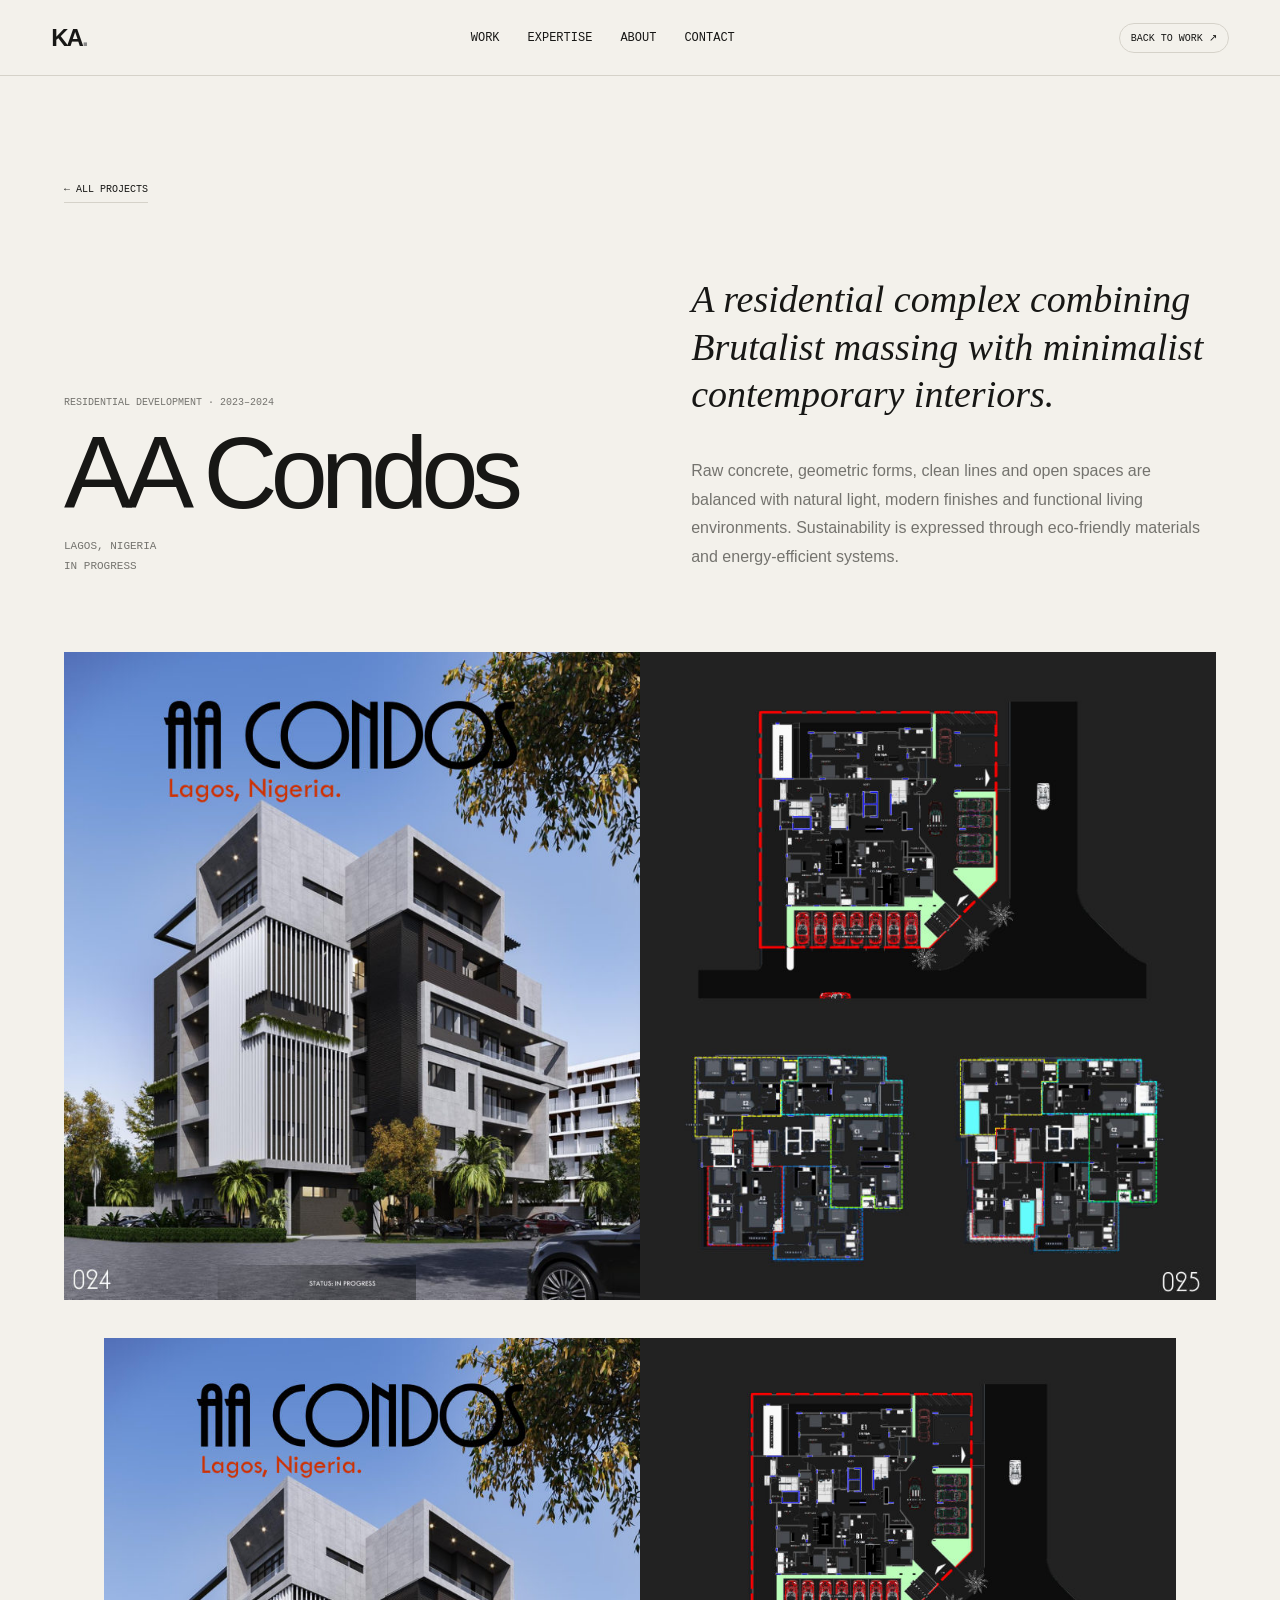
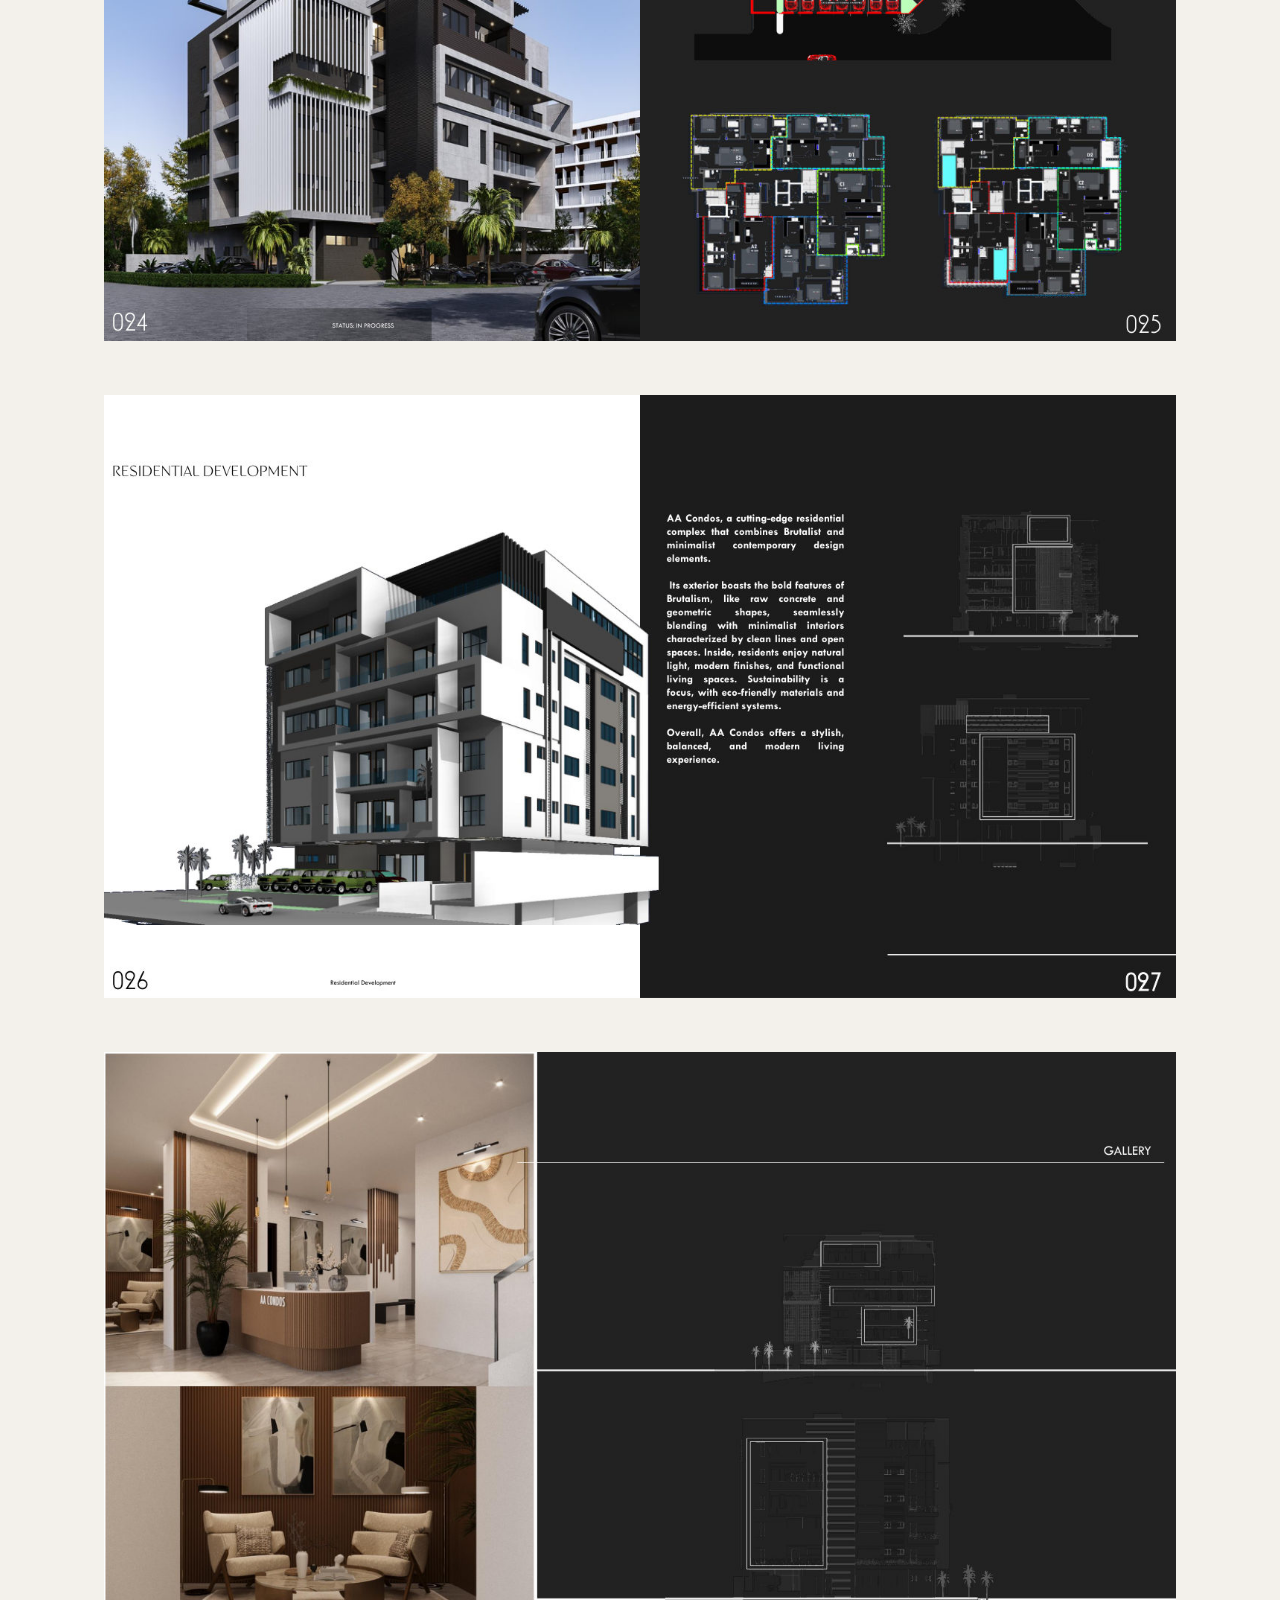
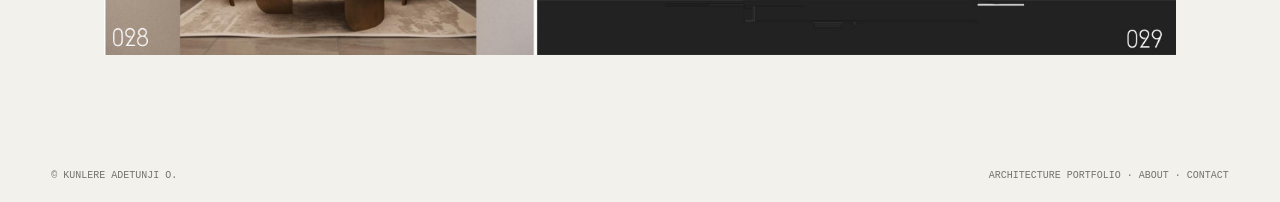
==== projects/aa-condos/index.html @ 149a5701 "Add SEO project page: AA Condos" ====
<!doctype html>
<html lang="en">
<head>
<meta charset="utf-8">
<meta name="viewport" content="width=device-width, initial-scale=1">
<title>AA Condos | Residential Development | Kunlere Adetunji</title>
<meta name="description" content="AA Condos — residential development in Lagos, Nigeria. A residential complex combining Brutalist massing with minimalist contemporary interiors.">
<meta name="robots" content="index,follow,max-image-preview:large">
<link rel="canonical" href="https://kunlere-portfolio.vercel.app/projects/aa-condos/">
<meta name="theme-color" content="#f3f1eb">
<meta property="og:type" content="article">
<meta property="og:site_name" content="Kunlere Adetunji — Architecture Portfolio">
<meta property="og:title" content="AA Condos | Kunlere Adetunji">
<meta property="og:description" content="AA Condos — residential development in Lagos, Nigeria. A residential complex combining Brutalist massing with minimalist contemporary interiors.">
<meta property="og:url" content="https://kunlere-portfolio.vercel.app/projects/aa-condos/">
<meta property="og:image" content="https://kunlere-portfolio.vercel.app/assets/page-16.jpg">
<meta name="twitter:card" content="summary_large_image">
<meta name="twitter:title" content="AA Condos | Kunlere Adetunji">
<meta name="twitter:description" content="AA Condos — residential development in Lagos, Nigeria. A residential complex combining Brutalist massing with minimalist contemporary interiors.">
<meta name="twitter:image" content="https://kunlere-portfolio.vercel.app/assets/page-16.jpg">
<link rel="icon" type="image/svg+xml" href="../../assets/favicon.svg">
<link rel="stylesheet" href="../../styles.css">
<script type="application/ld+json">{
  "@context": "https://schema.org",
  "@graph": [
    {
      "@type": "WebPage",
      "@id": "https://kunlere-portfolio.vercel.app/projects/aa-condos/#webpage",
      "url": "https://kunlere-portfolio.vercel.app/projects/aa-condos/",
      "name": "AA Condos | Kunlere Adetunji",
      "description": "AA Condos — residential development in Lagos, Nigeria. A residential complex combining Brutalist massing with minimalist contemporary interiors.",
      "isPartOf": {
        "@id": "https://kunlere-portfolio.vercel.app/#website"
      },
      "about": {
        "@id": "https://kunlere-portfolio.vercel.app/#person"
      }
    },
    {
      "@type": "CreativeWork",
      "@id": "https://kunlere-portfolio.vercel.app/projects/aa-condos/#project",
      "name": "AA Condos",
      "description": "Raw concrete, geometric forms, clean lines and open spaces are balanced with natural light, modern finishes and functional living environments. Sustainability is expressed through eco-friendly materials and energy-efficient systems.",
      "image": [
        "https://kunlere-portfolio.vercel.app/assets/page-16.jpg",
        "https://kunlere-portfolio.vercel.app/assets/page-17.jpg",
        "https://kunlere-portfolio.vercel.app/assets/page-18.jpg"
      ],
      "genre": "Residential Development",
      "dateCreated": "2023–2024",
      "locationCreated": {
        "@type": "Place",
        "name": "Lagos, Nigeria"
      }
    }
  ]
}</script>
<style>
.project-page{max-width:1500px;margin:0 auto;padding:8vw 5vw 6vw}
.project-page-head{display:grid;grid-template-columns:1fr 1fr;gap:8vw;align-items:end;margin-bottom:5vw}
.project-page .eyebrow{font:10px "DM Mono",monospace;color:var(--muted);text-transform:uppercase}
.project-page h1{font-size:clamp(48px,8vw,116px);line-height:.9;letter-spacing:-.065em;font-weight:500;margin:18px 0}
.project-page .meta{font:11px "DM Mono",monospace;color:var(--muted);line-height:1.8;text-transform:uppercase}
.project-page .intro{font-family:"Playfair Display",serif;font-style:italic;font-size:clamp(24px,3vw,38px);line-height:1.25}
.project-page .description{color:var(--muted);line-height:1.8;font-size:16px}
.project-page-hero{width:100%;max-height:78vh;object-fit:cover;display:block;margin:0 0 22px}
.project-page-gallery{display:grid;gap:22px}
.project-page-gallery img{width:100%;height:auto;aspect-ratio:16/9;object-fit:contain;background:#222;display:block}
.project-page-back{display:inline-block;margin:0 0 35px;border-bottom:1px solid var(--line);padding-bottom:7px;font:10px "DM Mono",monospace;text-transform:uppercase}
@media(max-width:800px){.project-page{padding:20vw 6vw 12vw}.project-page-head{grid-template-columns:1fr;gap:22px}.project-page h1{font-size:clamp(48px,12vw,72px)}}
</style>
</head>
<body>
<header class="site-header">
<a class="wordmark" href="/#top">KA<span>.</span></a>
<nav aria-label="Main navigation"><a href="/#work">Work</a><a href="/#expertise">Expertise</a><a href="/#about">About</a><a href="/#contact">Contact</a></nav>
<a class="theme-toggle" href="/#work">Back to work ↗</a>
</header>
<main class="project-page">
<a class="project-page-back" href="/#work">← All projects</a>
<div class="project-page-head">
<div><span class="eyebrow">Residential Development · 2023–2024</span><h1>AA Condos</h1><p class="meta">Lagos, Nigeria<br>In Progress</p></div>
<div><p class="intro">A residential complex combining Brutalist massing with minimalist contemporary interiors.</p><p class="description">Raw concrete, geometric forms, clean lines and open spaces are balanced with natural light, modern finishes and functional living environments. Sustainability is expressed through eco-friendly materials and energy-efficient systems.</p></div>
</div>
<img class="project-page-hero" src="../../assets/page-16.jpg" alt="AA Condos — Residential Development in Lagos, Nigeria" fetchpriority="high" decoding="async">
<div class="project-page-gallery"><figure><img src="../../assets/page-16.jpg" alt="AA Condos — architectural project view 1" loading="lazy" decoding="async"></figure>
<figure><img src="../../assets/page-17.jpg" alt="AA Condos — architectural project view 2" loading="lazy" decoding="async"></figure>
<figure><img src="../../assets/page-18.jpg" alt="AA Condos — architectural project view 3" loading="lazy" decoding="async"></figure></div>
</main>
<footer><span>© Kunlere Adetunji O.</span><span>Architecture Portfolio · <a href="/#about">About</a> · <a href="/#contact">Contact</a></span></footer>
</body>
</html>
---- styles.css ----
:root{--ink:#171715;--muted:#74736e;--paper:#f3f1eb;--line:#d5d2c9;--white:#faf9f5}
*{box-sizing:border-box}html{scroll-behavior:smooth}body{margin:0;background:var(--paper);color:var(--ink);font-family:"DM Sans",Arial,sans-serif}body.locked{overflow:hidden}a{color:inherit;text-decoration:none}button{font:inherit}.site-header{height:76px;display:flex;align-items:center;justify-content:space-between;padding:0 4vw;border-bottom:1px solid var(--line);position:sticky;top:0;background:rgba(243,241,235,.9);backdrop-filter:blur(14px);z-index:20}.wordmark{font-weight:600;letter-spacing:-.08em;font-size:24px}.wordmark span{color:#888}nav{display:flex;gap:28px;font:12px "DM Mono",monospace;text-transform:uppercase}nav a:hover{opacity:.55}
.hero{min-height:calc(100vh - 76px);padding:11vh 7vw 7vh;display:grid;grid-template-columns:1fr 1.2fr;grid-template-rows:auto 1fr auto;gap:30px;border-bottom:1px solid var(--line)}.hero-kicker{font:11px "DM Mono",monospace;letter-spacing:.14em;grid-column:1/-1}.hero h1{font-size:clamp(48px,7.4vw,118px);line-height:.94;letter-spacing:-.065em;font-weight:500;margin:4vh 0 0;max-width:950px}.hero h1 em{font-family:"Playfair Display",serif;font-weight:500}.hero-copy{align-self:end;justify-self:end;margin-right:4vw;max-width:410px;font-size:16px;line-height:1.6;color:#595852}.scroll-cue{align-self:end;justify-self:end;font:11px "DM Mono",monospace;text-transform:uppercase;letter-spacing:.08em}.scroll-cue span{margin-left:16px;font-size:18px}
.section{padding:9vw 4vw;border-bottom:1px solid var(--line)}.section-head{display:grid;grid-template-columns:70px 1fr 1fr;gap:20px;align-items:start;margin-bottom:60px}.section-head>span{font:11px "DM Mono",monospace;color:var(--muted)}.section-head h2{margin:0;font-size:clamp(36px,5vw,72px);letter-spacing:-.05em;font-weight:500}.section-head p{margin:6px 0 0;color:var(--muted);max-width:340px;line-height:1.55}
.project-grid{display:grid;grid-template-columns:repeat(2,1fr);gap:5vw 2.4vw}.project-card{position:relative;overflow:hidden;content-visibility:auto;contain-intrinsic-size:560px}.project-card.featured{grid-column:1/-1}.project-button{padding:0;border:0;background:none;display:block;width:100%;text-align:left;cursor:pointer}.project-card img{display:block;width:100%;aspect-ratio:16/9;object-fit:cover;transition:transform .8s cubic-bezier(.2,.7,.2,1);filter:saturate(.82)}.project-card:hover img{transform:scale(1.025);filter:saturate(1)}.project-overlay{padding:17px 0 0;display:grid;grid-template-columns:1fr 1fr;gap:6px}.project-overlay span{font:10px "DM Mono",monospace;color:var(--muted);text-transform:uppercase;grid-column:1/-1}.project-overlay h3{font-size:28px;font-weight:500;letter-spacing:-.035em;margin:0}.project-overlay p{margin:6px 0 0;color:var(--muted);text-align:right}
.motion-grid{display:grid;grid-template-columns:1fr 1fr;gap:2.4vw}.motion-card{background:#dedbd2}.video-wrap{aspect-ratio:16/9;background:#111}.video-wrap iframe{width:100%;height:100%;border:0}.motion-meta{padding:20px}.motion-meta span{font:10px "DM Mono",monospace;color:var(--muted)}.motion-meta h3{margin:7px 0 14px;font-size:24px;font-weight:500}.motion-meta a{font:11px "DM Mono",monospace;text-transform:uppercase}
.about-grid{display:grid;grid-template-columns:1.2fr .8fr;gap:10vw}.about-grid p{line-height:1.7;color:#5e5d57}.about-grid .large{font-size:clamp(28px,3.5vw,54px);line-height:1.08;color:var(--ink);letter-spacing:-.04em;margin-top:0}.facts{display:grid;gap:32px}.facts div{border-top:1px solid var(--line);padding-top:14px}.facts b{font:10px "DM Mono",monospace;text-transform:uppercase}.facts p{margin:10px 0 0}
.contact-inner{display:grid;grid-template-columns:1.3fr .7fr;gap:10vw}.contact-title{font-size:clamp(42px,6vw,90px);line-height:.95;letter-spacing:-.06em;margin:0}.contact-links{display:flex;flex-direction:column;gap:18px;font:13px "DM Mono",monospace;border-top:1px solid var(--line);padding-top:15px}.contact-links a:hover{text-decoration:underline}
footer{display:flex;justify-content:space-between;padding:22px 4vw;font:10px "DM Mono",monospace;text-transform:uppercase;color:var(--muted)}
.modal{position:fixed;inset:0;background:rgba(18,18,16,.96);z-index:50;overflow:auto;opacity:0;pointer-events:none;transition:opacity .25s}.modal.open{opacity:1;pointer-events:auto}.modal-close{position:fixed;right:3vw;top:2vw;width:48px;height:48px;border:1px solid rgba(255,255,255,.3);border-radius:50%;background:transparent;color:white;font-size:30px;line-height:1;cursor:pointer;z-index:3}.modal-content{max-width:1500px;margin:0 auto;padding:9vw 5vw;color:var(--white)}.detail-intro{display:grid;grid-template-columns:1fr 1fr;gap:8vw;margin-bottom:7vw}.eyebrow{font:10px "DM Mono",monospace;color:#aaa;text-transform:uppercase}.detail-intro h2{font-size:clamp(54px,8vw,130px);line-height:.88;letter-spacing:-.065em;font-weight:500;margin:18px 0}.detail-intro p{color:#aaa;line-height:1.7}.detail-text{max-width:550px;align-self:end}.detail-text .lead{font-family:"Playfair Display",serif;font-style:italic;color:#fff;font-size:30px;line-height:1.25}.detail-gallery{display:grid;grid-template-columns:1fr;gap:22px}.detail-gallery img{display:block;width:100%;height:auto;aspect-ratio:16/9;object-fit:contain;background:#222;}.detail-gallery img:nth-child(even){width:100%;margin-left:0}
@media(max-width:800px){.site-header{height:64px;padding:0 5vw}nav{gap:14px;font-size:9px}.hero{min-height:calc(100vh - 64px);display:block;padding:14vh 6vw 7vh}.hero h1{margin-top:4vh}.hero-copy{margin-top:25vh;margin-right:0;justify-self:start}.scroll-cue{display:block;margin-top:10vh}.section{padding:18vw 6vw}.section-head{grid-template-columns:40px 1fr;gap:8px;margin-bottom:40px}.section-head p{grid-column:2}.project-grid,.motion-grid,.about-grid,.contact-inner{grid-template-columns:1fr}.project-card.featured{grid-column:auto}.project-overlay h3{font-size:24px}.project-overlay p{text-align:right}.motion-grid{gap:10vw}.detail-intro{grid-template-columns:1fr;gap:30px}.modal-content{padding:25vw 6vw 12vw}.modal-close{top:18px;right:18px}.detail-gallery img:nth-child(even){width:100%}footer{padding:20px 6vw;gap:20px;flex-direction:column}}

/* V2 editorial refinements + dark mode */
:root{--transition:color .35s ease,background-color .35s ease,border-color .35s ease}
html[data-theme="dark"]{--ink:#ecebe6;--muted:#96958e;--paper:#151514;--line:#353531;--white:#f2f1eb}
html[data-theme="dark"] .site-header{background:rgba(21,21,20,.88)}
html[data-theme="dark"] .project-card img{filter:saturate(.72) brightness(.88)}
html[data-theme="dark"] .project-card:hover img{filter:saturate(.95) brightness(.98)}
html[data-theme="dark"] .motion-card{background:#242421}
body,.site-header,.section,footer,.project-overlay,.facts div,.contact-links{transition:var(--transition)}
.theme-toggle{border:1px solid var(--line);background:transparent;color:var(--ink);border-radius:999px;padding:8px 11px;display:flex;gap:7px;align-items:center;cursor:pointer;font:10px "DM Mono",monospace;text-transform:uppercase}
.theme-icon{font-size:14px;line-height:1}
.theme-toggle:hover{background:var(--ink);color:var(--paper)}
.filter-bar{display:flex;gap:8px;flex-wrap:wrap;margin:-28px 0 50px 90px}
.filter{border:1px solid var(--line);background:transparent;color:var(--muted);padding:9px 13px;border-radius:999px;font:10px "DM Mono",monospace;text-transform:uppercase;cursor:pointer;transition:.2s}
.filter:hover,.filter.active{background:var(--ink);color:var(--paper);border-color:var(--ink)}
.download-cv{display:inline-flex;border-bottom:1px solid var(--ink);padding:0 0 7px;width:max-content;font:10px "DM Mono",monospace;text-transform:uppercase;margin-bottom:4px}
.download-cv:hover{opacity:.55}
.hero:after{content:"2019—2025";position:absolute;right:4vw;top:92px;writing-mode:vertical-rl;font:10px "DM Mono",monospace;color:var(--muted);letter-spacing:.1em}
.hero{position:relative}
@media(max-width:800px){
  .hero:after{display:none}
  .theme-toggle{padding:7px 9px}
  .filter-bar{margin:-10px 0 38px 0}
  .filter{font-size:9px}
}


/* Refinement pass: focus visibility, responsive navigation and modal usability */
:focus-visible{outline:2px solid currentColor;outline-offset:4px}
.project-button:focus-visible{outline-offset:-4px}
.modal-content{min-height:100%;}
.modal-close:focus-visible{outline-color:#fff}
@media(max-width:520px){
  .site-header{padding:0 4vw;gap:10px}
  .wordmark{font-size:21px}
  nav{gap:9px;font-size:8px}
  .theme-toggle{font-size:8px;padding:6px 8px}
  .hero h1{font-size:clamp(43px,11vw,64px)}
  .hero-copy{margin-top:18vh;font-size:14px}
  .project-overlay{grid-template-columns:1fr;gap:5px}
  .project-overlay p{text-align:left;margin-top:0}
  .section-head h2{font-size:42px}
}

/* Capabilities — editorial split layout */
.capabilities-layout{display:grid;grid-template-columns:1fr 1.08fr;gap:7vw;align-items:start;min-height:390px}
.capabilities-kicker{display:block;font:11px "DM Mono",monospace;letter-spacing:.14em;color:var(--muted);margin:0 0 24px}
.capabilities-heading h2{font-size:clamp(46px,5vw,84px);line-height:1.03;letter-spacing:-.065em;font-weight:500;margin:0}
.capabilities-list{list-style:none;margin:0;padding:0;border-top:1px solid var(--line)}
.capabilities-list li{min-height:80px;border-bottom:1px solid var(--line);display:flex;align-items:center;justify-content:space-between;gap:24px;font-size:clamp(16px,1.35vw,22px)}
.capabilities-list small{font:11px "DM Mono",monospace;color:var(--muted)}
@media(max-width:800px){.capabilities-layout{grid-template-columns:1fr;gap:44px}.capabilities-heading h2{font-size:clamp(44px,10vw,66px)}.capabilities-list li{min-height:68px;font-size:17px}}

/* About section — align the descriptor with the right-hand content column */
.about-section .section-head p{margin-left:clamp(0px,9vw,155px)}
@media(max-width:800px){.about-section .section-head p{margin-left:0}}

/* Homepage integrated project imagery — quiet crossfade behind the hero typography */
.hero{isolation:isolate;overflow:hidden}
.hero-visuals{position:absolute;inset:0;z-index:-1;pointer-events:none;overflow:hidden}
.hero-visual{position:absolute;inset:7% 5% 8% 8%;width:87%;height:85%;object-fit:cover;object-position:center 48%;opacity:.30;filter:saturate(.68) contrast(.94);transform:scale(1);animation:hero-image-drift 28s ease-in-out infinite alternate;will-change:transform}
.hero-visual-shade{position:absolute;inset:0;background:linear-gradient(90deg,rgba(21,21,20,.92) 0%,rgba(21,21,20,.68) 35%,rgba(21,21,20,.38) 70%,rgba(21,21,20,.72) 100%),linear-gradient(0deg,rgba(21,21,20,.62),transparent 42%,rgba(21,21,20,.28))}
@keyframes hero-image-drift{from{transform:scale(1)}to{transform:scale(1.045)}}
html:not([data-theme="dark"]) .hero-visual-shade{background:linear-gradient(90deg,rgba(243,241,235,.94) 0%,rgba(243,241,235,.72) 36%,rgba(243,241,235,.42) 72%,rgba(243,241,235,.78) 100%),linear-gradient(0deg,rgba(243,241,235,.56),transparent 42%,rgba(243,241,235,.3))}
html:not([data-theme="dark"]) .hero-visual{opacity:0;filter:saturate(.58) contrast(.9)}
html:not([data-theme="dark"]) .hero-visual-shade{background-color:rgba(243,241,235,.08)}
@media(prefers-reduced-motion:reduce){.hero-visual{animation:none;transform:none;will-change:auto;opacity:.22}}
@media(max-width:800px){.hero-visual{inset:12% 0 14% 0;width:100%;height:74%;object-position:center}.hero-visual-shade{background:linear-gradient(90deg,rgba(21,21,20,.78),rgba(21,21,20,.48)),linear-gradient(0deg,rgba(21,21,20,.72),transparent 55%)}html:not([data-theme="dark"]) .hero-visual-shade{background:linear-gradient(90deg,rgba(243,241,235,.82),rgba(243,241,235,.52)),linear-gradient(0deg,rgba(243,241,235,.68),transparent 55%)}}

/* Performance refinements: defer offscreen rendering and avoid expensive hover filters */
@media(hover:hover){.project-card img{transition:transform .45s ease,filter .45s ease}}
@media(prefers-reduced-motion:reduce){.project-card img{transition:none}.project-card:hover img{transform:none}}

/* Project SEO page links */
.project-page-link{display:inline-block;margin-top:12px;padding-bottom:5px;border-bottom:1px solid var(--line);font:10px "DM Mono",monospace;text-transform:uppercase;letter-spacing:.04em;color:var(--muted)}
.project-page-link:hover{color:var(--ink);border-color:var(--ink)}
.modal-project-link{margin-top:18px;color:#ddd;border-color:#666}
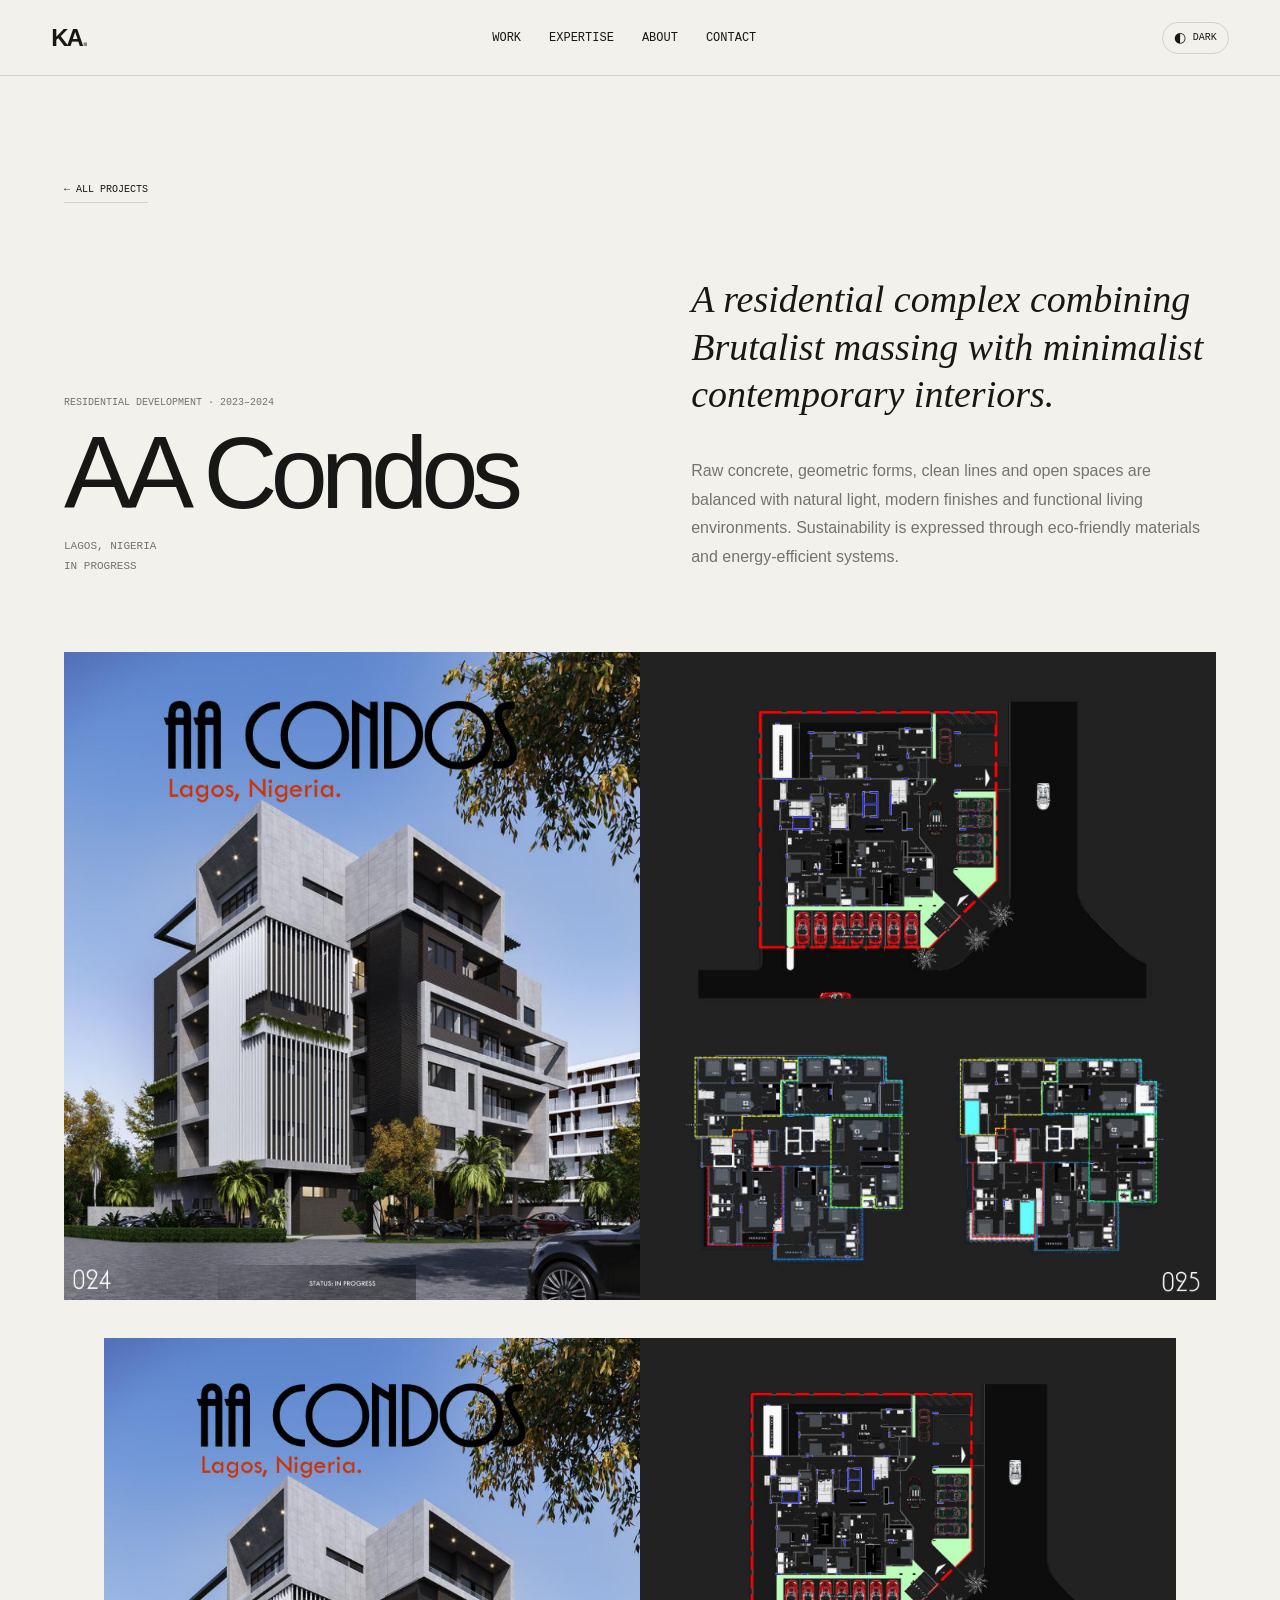
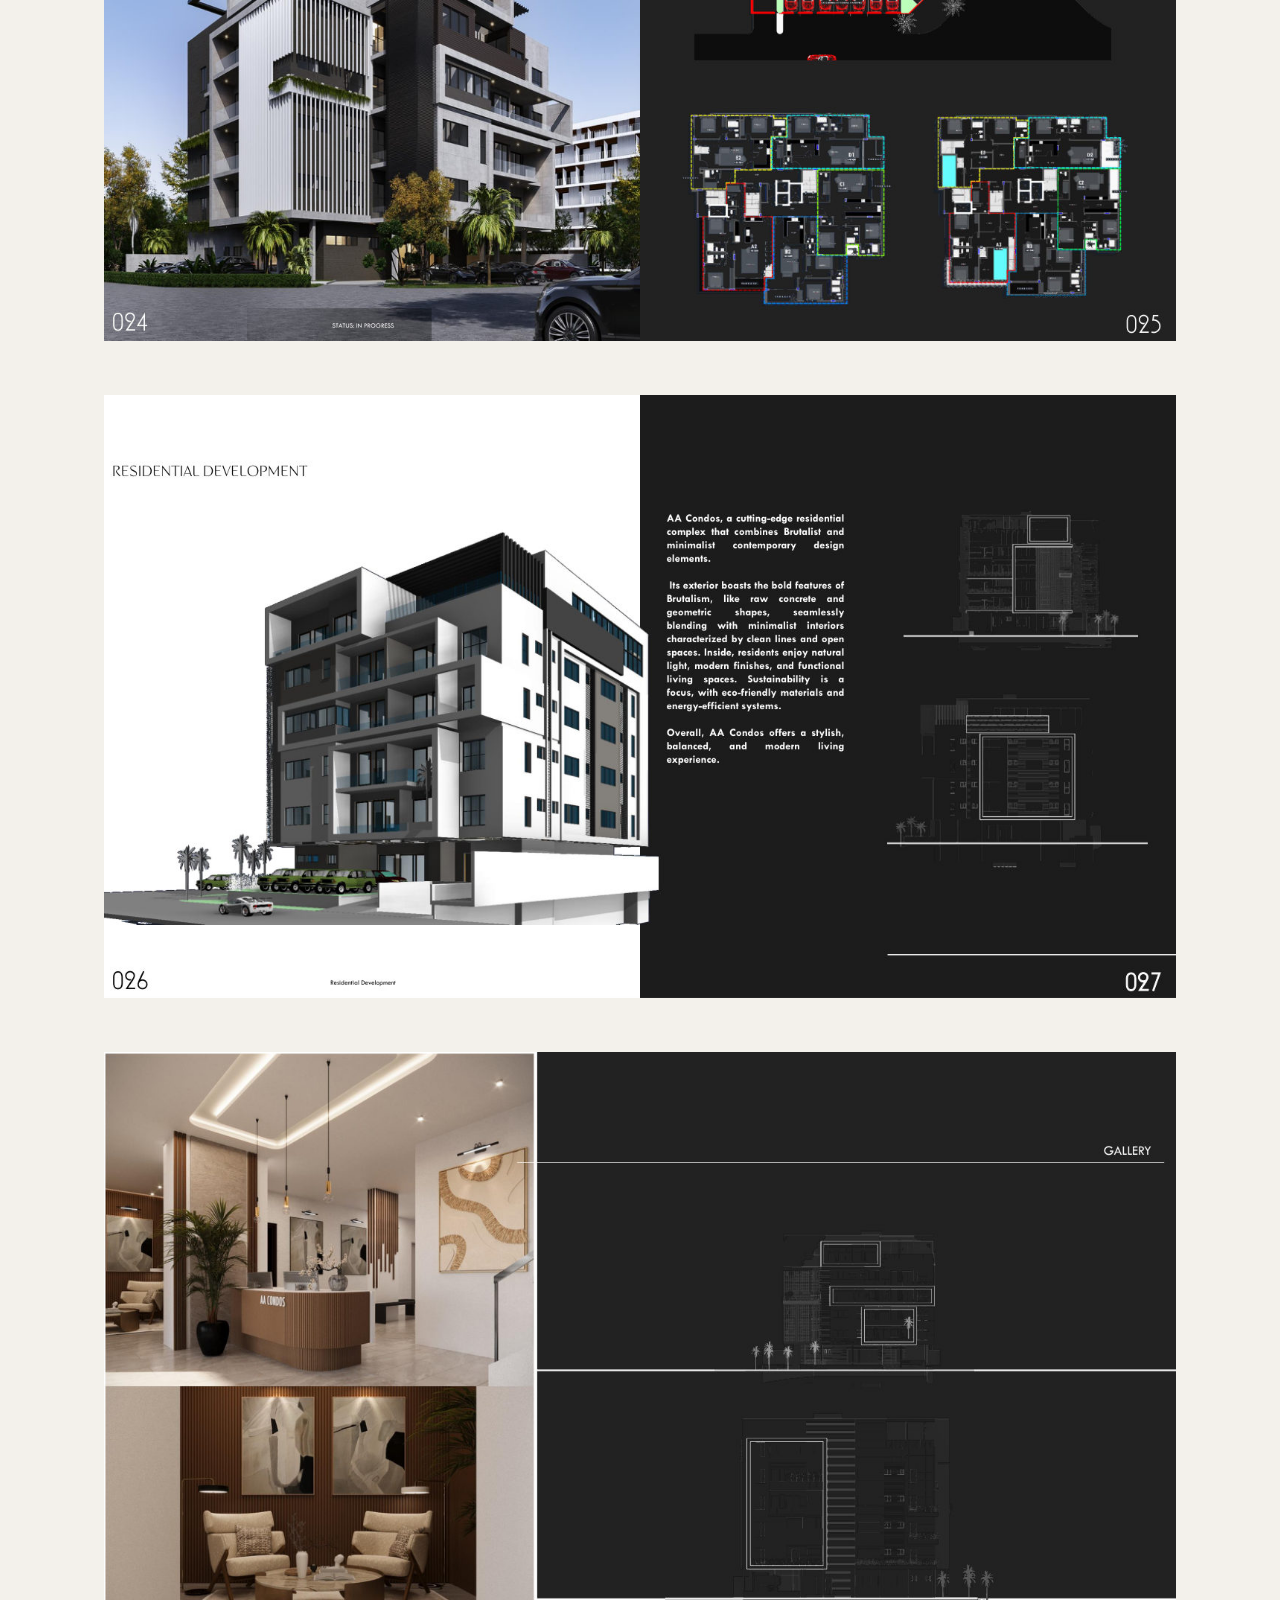
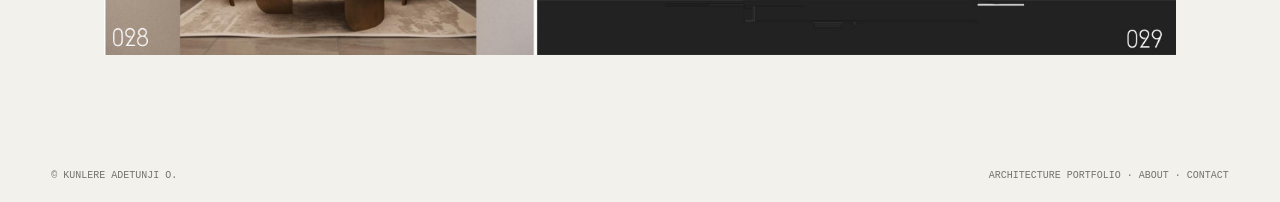
==== commit fab8a530: "Sync aa-condos page colour mode with site theme" ====
--- a/projects/aa-condos/index.html
+++ b/projects/aa-condos/index.html
@@ -8,6 +8,7 @@
 <meta name="robots" content="index,follow,max-image-preview:large">
 <link rel="canonical" href="https://kunlere-portfolio.vercel.app/projects/aa-condos/">
 <meta name="theme-color" content="#f3f1eb">
+<script>try{if(localStorage.getItem('ka-theme')==='dark')document.documentElement.dataset.theme='dark';}catch(e){}</script>
 <meta property="og:type" content="article">
 <meta property="og:site_name" content="Kunlere Adetunji — Architecture Portfolio">
 <meta property="og:title" content="AA Condos | Kunlere Adetunji">
@@ -74,7 +75,7 @@
 <header class="site-header">
 <a class="wordmark" href="/#top">KA<span>.</span></a>
 <nav aria-label="Main navigation"><a href="/#work">Work</a><a href="/#expertise">Expertise</a><a href="/#about">About</a><a href="/#contact">Contact</a></nav>
-<a class="theme-toggle" href="/#work">Back to work ↗</a>
+<button class="theme-toggle" id="theme-toggle" type="button" aria-label="Toggle colour mode"><span class="theme-icon">◐</span><span class="theme-label">Dark</span></button>
 </header>
 <main class="project-page">
 <a class="project-page-back" href="/#work">← All projects</a>
@@ -88,5 +89,30 @@
 <figure><img src="../../assets/page-18.jpg" alt="AA Condos — architectural project view 3" loading="lazy" decoding="async"></figure></div>
 </main>
 <footer><span>© Kunlere Adetunji O.</span><span>Architecture Portfolio · <a href="/#about">About</a> · <a href="/#contact">Contact</a></span></footer>
+<script>
+(function(){
+  const toggle=document.getElementById('theme-toggle');
+  if(!toggle)return;
+  function updateThemeLabel(){
+    const dark=document.documentElement.dataset.theme==='dark';
+    toggle.querySelector('.theme-label').textContent=dark?'Light':'Dark';
+    toggle.querySelector('.theme-icon').textContent=dark?'☼':'◐';
+    toggle.setAttribute('aria-label',dark?'Switch to light mode':'Switch to dark mode');
+  }
+  toggle.addEventListener('click',function(){
+    const dark=document.documentElement.dataset.theme==='dark';
+    document.documentElement.dataset.theme=dark?'light':'dark';
+    try{localStorage.setItem('ka-theme',dark?'light':'dark');}catch(e){}
+    updateThemeLabel();
+  });
+  window.addEventListener('storage',function(event){
+    if(event.key==='ka-theme'){
+      document.documentElement.dataset.theme=event.newValue==='dark'?'dark':'light';
+      updateThemeLabel();
+    }
+  });
+  updateThemeLabel();
+})();
+</script>
 </body>
 </html>
